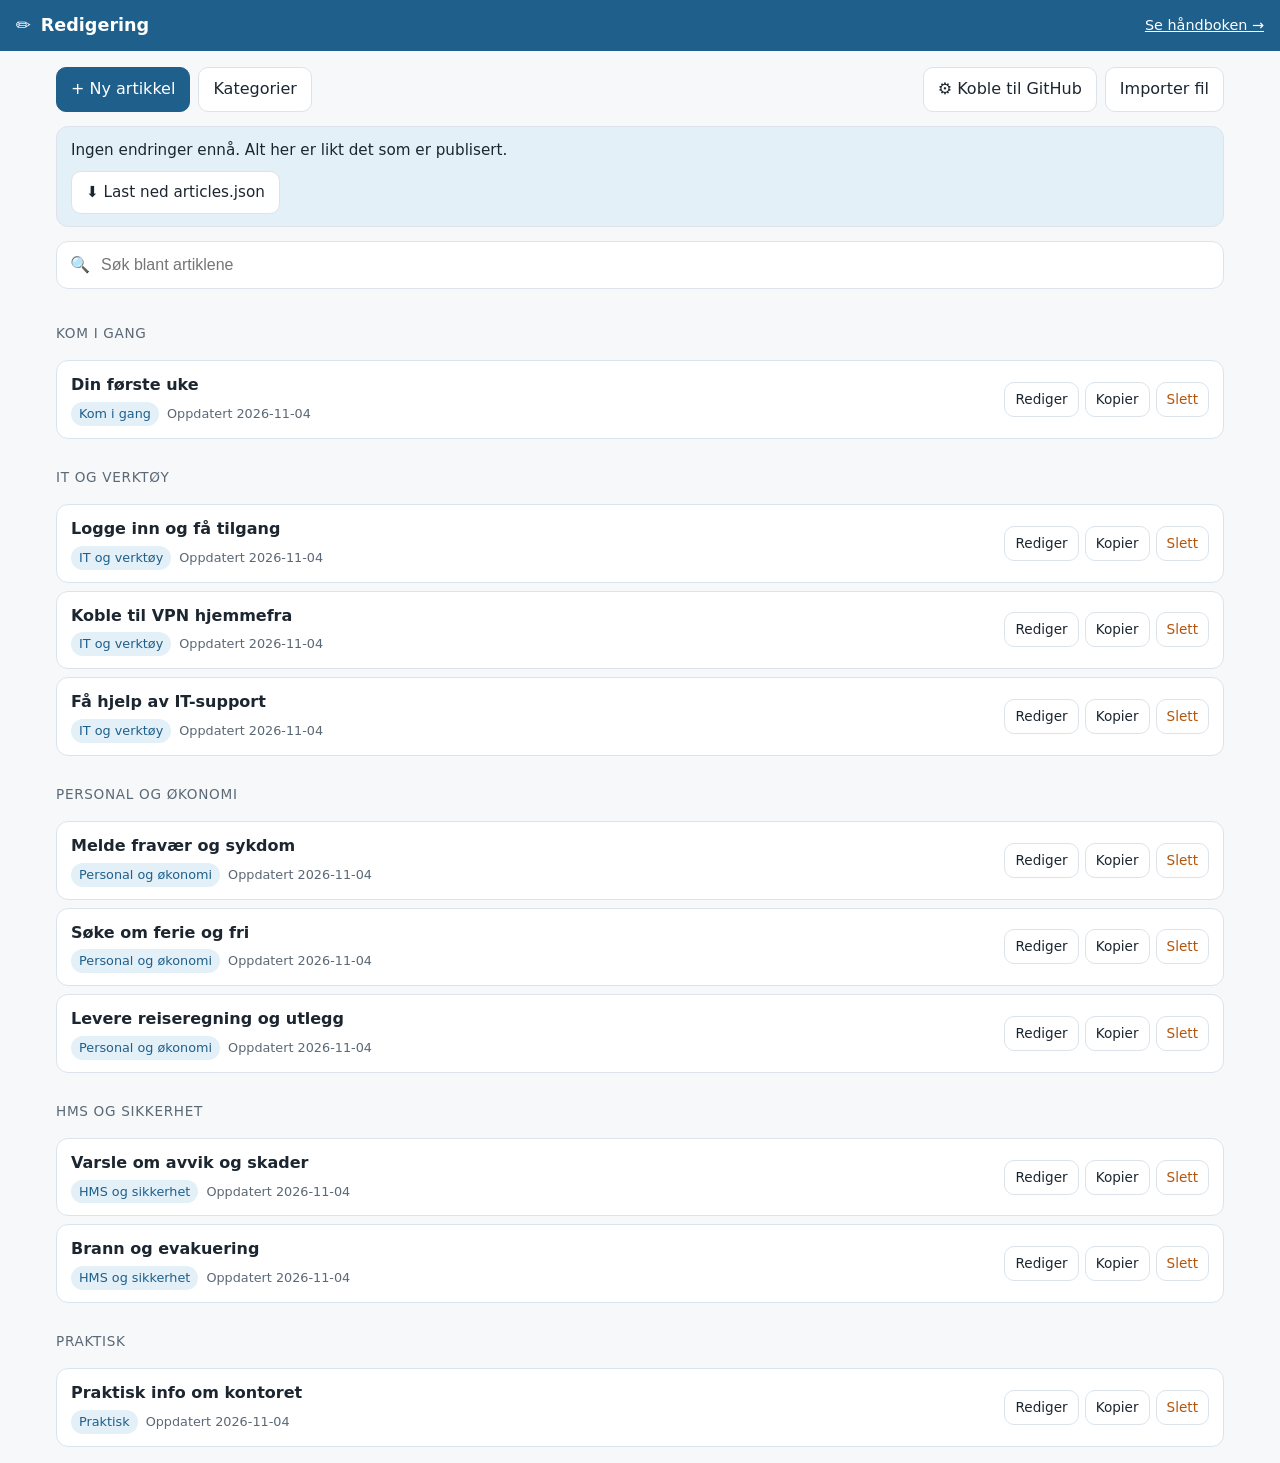
==== editor.html @ 51c4134b "Add files via upload" ====
<!doctype html>
<html lang="nb">
<head>
  <meta charset="utf-8">
  <meta name="viewport" content="width=device-width, initial-scale=1, viewport-fit=cover">
  <title>Redigering – Arbeidshåndbok</title>
  <meta name="robots" content="noindex">
  <meta name="theme-color" content="#1f5f8b">
  <link rel="manifest" href="manifest.webmanifest">
  <link rel="icon" href="icons/icon-192.png">
  <link rel="stylesheet" href="style.css">
  <link rel="stylesheet" href="editor.css">
</head>
<body class="editor">
  <header class="topbar">
    <a class="brand" href="editor.html" aria-label="Til redigeringsoversikten">
      <span class="logo" aria-hidden="true">✏️</span>
      <span>Redigering</span>
    </a>
    <a class="toplink" href="index.html">Se håndboken →</a>
  </header>

  <main id="ed" tabindex="-1"><p class="empty">Laster …</p></main>

  <div class="toast" id="toast" role="status" aria-live="polite" hidden></div>

  <script src="md.js"></script>
  <script src="editor.js"></script>
</body>
</html>
---- style.css ----
:root {
  --bg: #f6f8fa;
  --surface: #ffffff;
  --text: #1c2630;
  --muted: #5b6875;
  --border: #dde3ea;
  --accent: #1f5f8b;
  --accent-text: #ffffff;
  --accent-soft: #e4f0f8;
  --good: #2b7a4b;
  --warn: #b4540a;
  --radius: 12px;
  --maxw: 880px;
}
@media (prefers-color-scheme: dark) {
  :root {
    --bg: #12171c;
    --surface: #1b232b;
    --text: #e8edf2;
    --muted: #9aa8b6;
    --border: #2d3843;
    --accent: #6db3e0;
    --accent-text: #0d1a24;
    --accent-soft: #1f3345;
    --good: #66c28a;
    --warn: #f0a15c;
  }
}
* { box-sizing: border-box; }
html { -webkit-text-size-adjust: 100%; }
body {
  margin: 0;
  font: 16px/1.55 system-ui, -apple-system, "Segoe UI", Roboto, sans-serif;
  background: var(--bg);
  color: var(--text);
  min-height: 100vh;
  display: flex;
  flex-direction: column;
  padding-left: env(safe-area-inset-left);
  padding-right: env(safe-area-inset-right);
}
a { color: var(--accent); }
button { font: inherit; color: inherit; cursor: pointer; }
:focus-visible { outline: 3px solid var(--accent); outline-offset: 2px; border-radius: 6px; }

.topbar {
  position: sticky; top: 0; z-index: 10;
  display: flex; align-items: center; justify-content: space-between; gap: 12px;
  padding: 12px 16px;
  padding-top: calc(12px + env(safe-area-inset-top));
  background: var(--accent);
  color: var(--accent-text);
}
.brand { display: flex; align-items: center; gap: 10px; color: inherit; text-decoration: none; font-weight: 700; font-size: 1.1rem; }
.status { font-size: .8rem; padding: 4px 10px; border-radius: 999px; background: rgba(255,255,255,.18); white-space: nowrap; }
.status[data-state="offline"] { background: rgba(0,0,0,.25); }

main { width: 100%; max-width: var(--maxw); margin: 0 auto; padding: 16px; flex: 1; }
main:focus { outline: none; }

.search { position: relative; margin-bottom: 14px; }
.search input {
  width: 100%; padding: 14px 16px 14px 44px; font-size: 1rem;
  border: 1px solid var(--border); border-radius: var(--radius);
  background: var(--surface); color: var(--text);
}
.search::before { content: "🔍"; position: absolute; left: 14px; top: 50%; transform: translateY(-50%); }

.chips { display: flex; gap: 8px; overflow-x: auto; padding-bottom: 6px; margin-bottom: 14px; scrollbar-width: thin; }
.chip {
  flex: 0 0 auto; padding: 8px 14px; border-radius: 999px;
  border: 1px solid var(--border); background: var(--surface); font-size: .9rem;
}
.chip[aria-pressed="true"] { background: var(--accent); color: var(--accent-text); border-color: var(--accent); }

h1 { font-size: 1.5rem; line-height: 1.25; margin: 8px 0 12px; }
h2 { font-size: 1.15rem; margin: 22px 0 8px; }
h3 { font-size: 1rem; margin: 18px 0 6px; }
.section-title { font-size: .85rem; text-transform: uppercase; letter-spacing: .05em; color: var(--muted); margin: 22px 0 8px; }

.cards { display: grid; gap: 10px; grid-template-columns: 1fr; }
@media (min-width: 640px) { .cards { grid-template-columns: 1fr 1fr; } }
.card {
  display: block; text-decoration: none; color: inherit;
  background: var(--surface); border: 1px solid var(--border); border-radius: var(--radius);
  padding: 14px 16px;
}
.card:hover { border-color: var(--accent); }
.card h3 { margin: 0 0 4px; font-size: 1.05rem; }
.card p { margin: 0; color: var(--muted); font-size: .92rem; }
.meta { display: flex; flex-wrap: wrap; gap: 8px; align-items: center; font-size: .8rem; color: var(--muted); margin-top: 8px; }
.tag { background: var(--accent-soft); color: var(--accent); padding: 2px 8px; border-radius: 999px; }
.badge-new { background: var(--good); color: #fff; padding: 2px 8px; border-radius: 999px; font-size: .75rem; }
.star { color: #d9a400; }

.article { background: var(--surface); border: 1px solid var(--border); border-radius: var(--radius); padding: 18px 18px 22px; }
.article-actions { display: flex; gap: 8px; flex-wrap: wrap; margin: 10px 0 4px; }
.btn { padding: 9px 14px; border-radius: 10px; border: 1px solid var(--border); background: var(--surface); }
.btn.primary { background: var(--accent); color: var(--accent-text); border-color: var(--accent); }
.back { display: inline-block; margin-bottom: 8px; text-decoration: none; }

.article ol, .article ul { padding-left: 1.4rem; }
.article li { margin: 4px 0; }
.article blockquote {
  margin: 12px 0; padding: 10px 14px; border-left: 4px solid var(--accent);
  background: var(--accent-soft); border-radius: 0 8px 8px 0;
}
.article blockquote.warn { border-left-color: var(--warn); }
.article code { background: var(--accent-soft); padding: 1px 6px; border-radius: 4px; font-size: .92em; }
.article table { border-collapse: collapse; width: 100%; margin: 12px 0; font-size: .95rem; display: block; overflow-x: auto; }
.article th, .article td { border: 1px solid var(--border); padding: 6px 10px; text-align: left; }
.article th { background: var(--accent-soft); }

.empty { text-align: center; color: var(--muted); padding: 36px 12px; }

.footer {
  display: flex; flex-wrap: wrap; gap: 8px 16px; align-items: center; justify-content: center;
  padding: 14px 16px calc(14px + env(safe-area-inset-bottom));
  font-size: .8rem; color: var(--muted); border-top: 1px solid var(--border);
}
.link { background: none; border: none; color: var(--accent); text-decoration: underline; padding: 0; font-size: .8rem; }

.toast {
  position: fixed; left: 50%; bottom: calc(24px + env(safe-area-inset-bottom)); transform: translateX(-50%);
  background: var(--text); color: var(--bg); padding: 10px 16px; border-radius: 10px; font-size: .9rem;
  max-width: calc(100% - 32px); z-index: 20; box-shadow: 0 4px 16px rgba(0,0,0,.25);
}
.toast[hidden] { display: none; }

@media print {
  .topbar, .footer, .article-actions, .back, .toast { display: none !important; }
  body { background: #fff; color: #000; }
  .article { border: none; padding: 0; }
}
---- editor.css ----
body.editor main { max-width: 1200px; }
.toplink { color: inherit; font-size: .9rem; }

.ed-bar { display: flex; flex-wrap: wrap; gap: 8px; align-items: center; margin-bottom: 14px; }
.ed-bar .grow { flex: 1; }
.btn:disabled { opacity: .45; cursor: not-allowed; }
.btn.danger { color: var(--warn); }
.btn.small { padding: 6px 10px; font-size: .85rem; }

.ed-status {
  background: var(--accent-soft); border: 1px solid var(--border); border-radius: var(--radius);
  padding: 12px 14px; margin-bottom: 14px; font-size: .95rem;
}
.ed-status.dirty { border-color: var(--warn); }
.ed-status p { margin: 0 0 6px; }
.ed-status p:last-child { margin: 0; }

.hint { color: var(--muted); font-size: .85rem; margin: 6px 0 0; }

.rows { list-style: none; margin: 0; padding: 0; display: grid; gap: 8px; }
.row {
  display: flex; flex-wrap: wrap; gap: 8px 12px; align-items: center; justify-content: space-between;
  background: var(--surface); border: 1px solid var(--border); border-radius: var(--radius); padding: 12px 14px;
}
.row-main { min-width: 0; flex: 1 1 260px; }
.row-main .meta { margin-top: 4px; }
.row-actions { display: flex; gap: 6px; flex-wrap: wrap; }
.group-title { margin: 20px 0 8px; font-size: .85rem; text-transform: uppercase; letter-spacing: .05em; color: var(--muted); }

.ed-grid { display: grid; gap: 20px; }
@media (min-width: 1000px) { .ed-grid { grid-template-columns: minmax(0, 1fr) minmax(0, 1fr); align-items: start; } }

.ed-form label, .ed-form .field, .ed-form fieldset { display: block; margin: 0 0 14px; }
.ed-form label, .ed-form .lbl, .ed-form legend { font-weight: 600; font-size: .92rem; }
.ed-form small { font-weight: 400; color: var(--muted); }
.ed-form input[type="text"], .ed-form input[type="password"], .ed-form select, .ed-form textarea, .ed-inline input[type="text"] {
  width: 100%; margin-top: 4px; padding: 11px 12px; font: inherit;
  border: 1px solid var(--border); border-radius: 10px; background: var(--surface); color: var(--text);
}
.ed-form textarea { font-family: ui-monospace, SFMono-Regular, Menlo, Consolas, monospace; font-size: .92rem; line-height: 1.5; min-height: 340px; resize: vertical; }
.ed-form fieldset { border: 1px solid var(--border); border-radius: 10px; padding: 8px 12px; max-height: 190px; overflow: auto; }
.ed-form fieldset label { display: flex; gap: 8px; align-items: center; font-weight: 400; margin: 6px 0; }

.tb { display: flex; flex-wrap: wrap; gap: 6px; margin: 6px 0; }
.tb button, .tb select {
  padding: 6px 10px; border-radius: 8px; border: 1px solid var(--border); background: var(--surface);
  font: inherit; font-size: .85rem; color: var(--text);
}
.tb select { margin: 0; width: auto; max-width: 220px; }

.ed-inline { display: flex; gap: 8px; margin-top: 14px; flex-wrap: wrap; }
.ed-inline input[type="text"] { flex: 1 1 200px; margin: 0; }

.preview-wrap .article { min-height: 120px; }

.ed-help { margin: 0 0 16px; padding: 10px 14px; border: 1px solid var(--border); border-radius: var(--radius); background: var(--surface); }
.ed-help summary { cursor: pointer; font-weight: 600; }
.ed-help ol { margin: 10px 0 4px; padding-left: 1.3rem; }
.ed-help li { margin: 6px 0; }
.ed-help label { margin-top: 10px; }
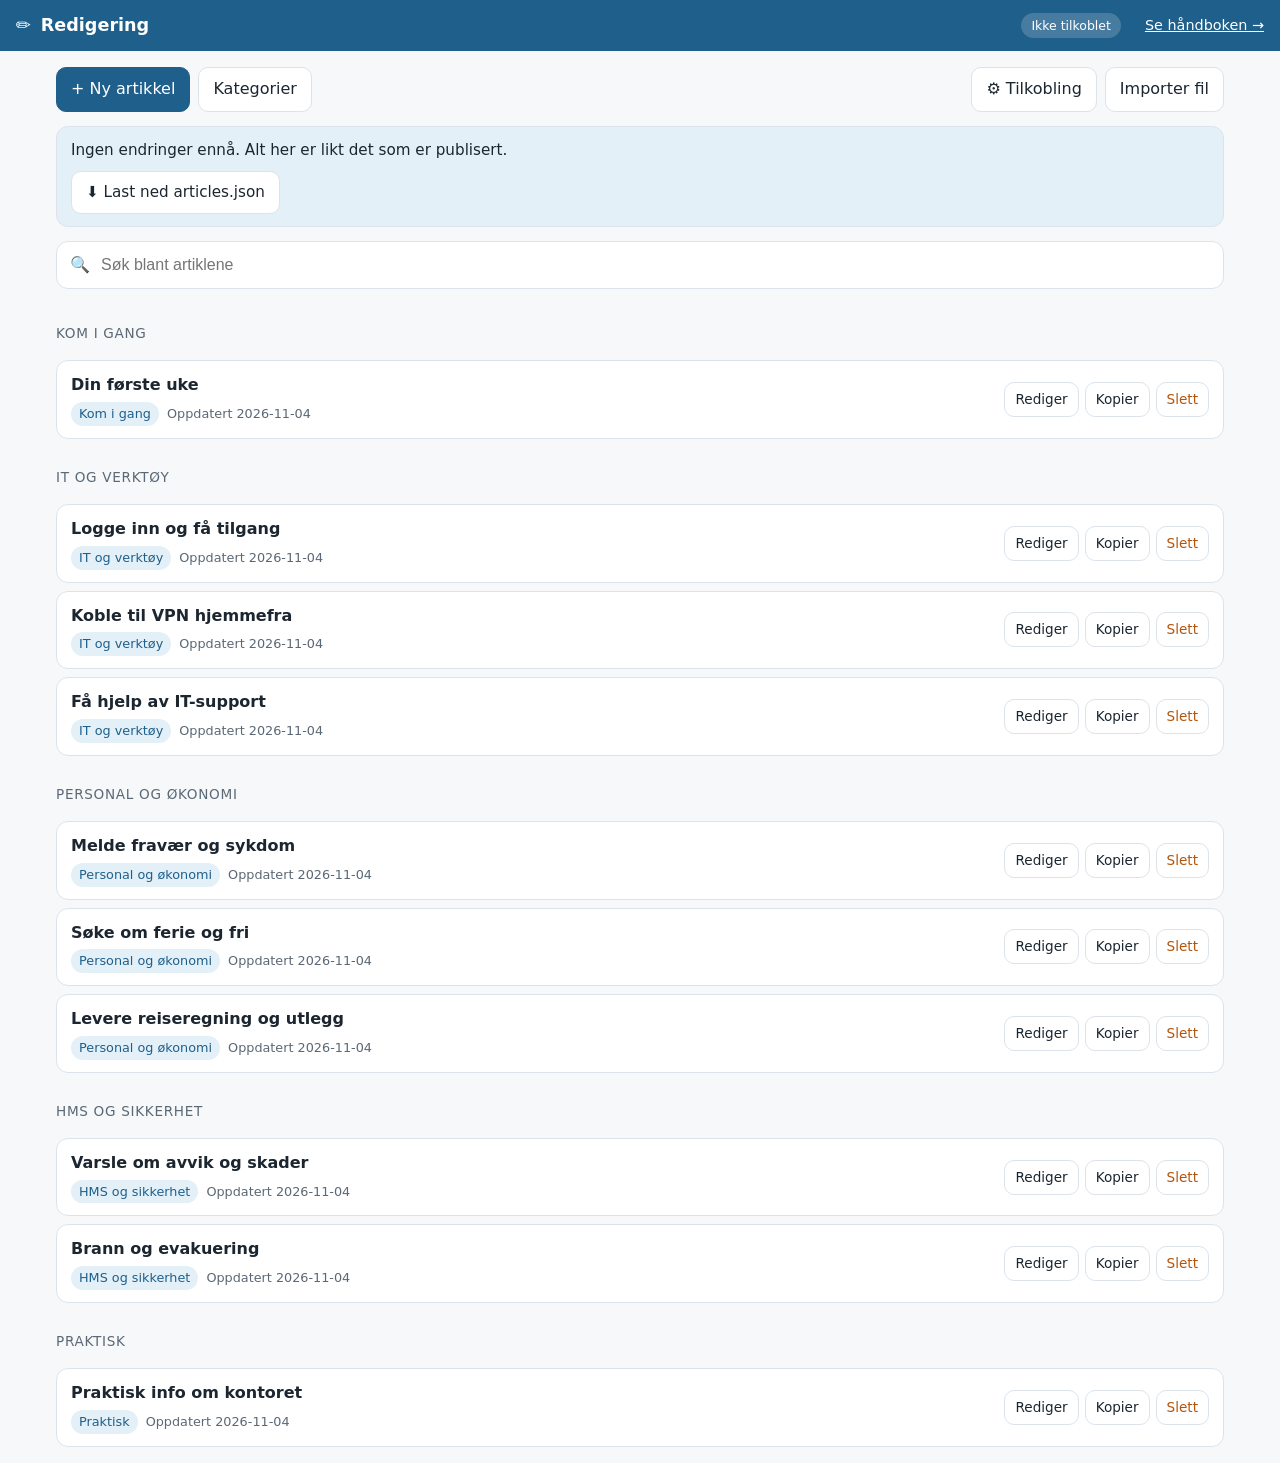
==== commit b21e9edb: "Add files via upload" ====
--- a/editor.html
+++ b/editor.html
@@ -17,6 +17,7 @@
       <span class="logo" aria-hidden="true">✏️</span>
       <span>Redigering</span>
     </a>
+    <span class="rolechip" id="role" data-role="lokal"></span>
     <a class="toplink" href="index.html">Se håndboken →</a>
   </header>
 
@@ -26,5 +27,6 @@
 
   <script src="md.js"></script>
   <script src="editor.js"></script>
+  <script src="godkjenning.js"></script>
 </body>
 </html>
--- a/style.css
+++ b/style.css
@@ -132,3 +132,8 @@
   body { background: #fff; color: #000; }
   .article { border: none; padding: 0; }
 }
+
+/* Bilder i artikler */
+.article figure { margin: 16px 0; }
+.article img { display: block; max-width: 100%; height: auto; border-radius: 8px; border: 1px solid var(--border); background: var(--accent-soft); }
+.article figcaption { font-size: .85rem; color: var(--muted); margin-top: 6px; }
--- a/editor.css
+++ b/editor.css
@@ -33,12 +33,12 @@
 .ed-form label, .ed-form .field, .ed-form fieldset { display: block; margin: 0 0 14px; }
 .ed-form label, .ed-form .lbl, .ed-form legend { font-weight: 600; font-size: .92rem; }
 .ed-form small { font-weight: 400; color: var(--muted); }
-.ed-form input[type="text"], .ed-form input[type="password"], .ed-form select, .ed-form textarea, .ed-inline input[type="text"] {
+.ed-form input[type="text"], .ed-form input[type="password"], .ed-form input[type="search"], .ed-form select, .ed-form textarea, .ed-inline input[type="text"] {
   width: 100%; margin-top: 4px; padding: 11px 12px; font: inherit;
   border: 1px solid var(--border); border-radius: 10px; background: var(--surface); color: var(--text);
 }
 .ed-form textarea { font-family: ui-monospace, SFMono-Regular, Menlo, Consolas, monospace; font-size: .92rem; line-height: 1.5; min-height: 340px; resize: vertical; }
-.ed-form fieldset { border: 1px solid var(--border); border-radius: 10px; padding: 8px 12px; max-height: 190px; overflow: auto; }
+.ed-form fieldset { border: 1px solid var(--border); border-radius: 10px; padding: 8px 12px 10px; }
 .ed-form fieldset label { display: flex; gap: 8px; align-items: center; font-weight: 400; margin: 6px 0; }
 
 .tb { display: flex; flex-wrap: wrap; gap: 6px; margin: 6px 0; }
@@ -58,3 +58,30 @@
 .ed-help ol { margin: 10px 0 4px; padding-left: 1.3rem; }
 .ed-help li { margin: 6px 0; }
 .ed-help label { margin-top: 10px; }
+
+.ed-form fieldset label[hidden], .rel-list p[hidden] { display: none; }
+.rel-tools { display: flex; gap: 12px; align-items: center; flex-wrap: wrap; margin: 4px 0 6px; }
+.rel-tools input[type="search"] { flex: 1 1 200px; margin: 0; }
+.ed-form .rel-only { margin: 0; white-space: nowrap; }
+.rel-list { max-height: 210px; overflow: auto; border-top: 1px solid var(--border); margin-top: 6px; }
+.rel-list label span small { color: var(--muted); margin-left: 6px; }
+
+/* Roller og godkjenning */
+.rolechip { font-size: .78rem; padding: 3px 10px; border-radius: 999px; background: rgba(255,255,255,.18); margin-left: auto; margin-right: 12px; white-space: nowrap; }
+.rolechip[data-role="admin"] { background: #fff; color: #1f5f8b; font-weight: 600; }
+.badge-wait { background: var(--warn); color: #fff; padding: 2px 8px; border-radius: 999px; font-size: .75rem; }
+.st { padding: 2px 8px; border-radius: 999px; font-size: .75rem; background: var(--accent-soft); color: var(--accent); }
+.st-venter { background: var(--warn); color: #fff; }
+.st-godkjent { background: var(--good); color: #fff; }
+.st-avvist { background: #b3261e; color: #fff; }
+.warnbox { border: 1px solid var(--warn); border-left-width: 4px; border-radius: 8px; padding: 10px 14px; margin: 10px 0 14px; background: var(--surface); font-size: .92rem; }
+.warnbox ul { margin: 6px 0 0; padding-left: 1.2rem; }
+.ed-tabs { display: flex; gap: 6px; margin: 8px 0 12px; flex-wrap: wrap; }
+.ed-tabs button { padding: 7px 14px; border-radius: 999px; border: 1px solid var(--border); background: var(--surface); }
+.ed-tabs button[aria-pressed="true"] { background: var(--accent); color: var(--accent-text); border-color: var(--accent); }
+.diff { font-family: ui-monospace, SFMono-Regular, Menlo, Consolas, monospace; font-size: .85rem; border: 1px solid var(--border); border-radius: 8px; overflow: auto; }
+.diff .d { display: flex; gap: 8px; padding: 1px 10px; white-space: pre-wrap; word-break: break-word; }
+.diff .d span { flex: 0 0 1ch; color: var(--muted); }
+.diff .d.add { background: rgba(43,122,75,.18); }
+.diff .d.del { background: rgba(179,38,30,.18); text-decoration: line-through; text-decoration-color: rgba(179,38,30,.5); }
+.article h2 { margin-top: 0; }
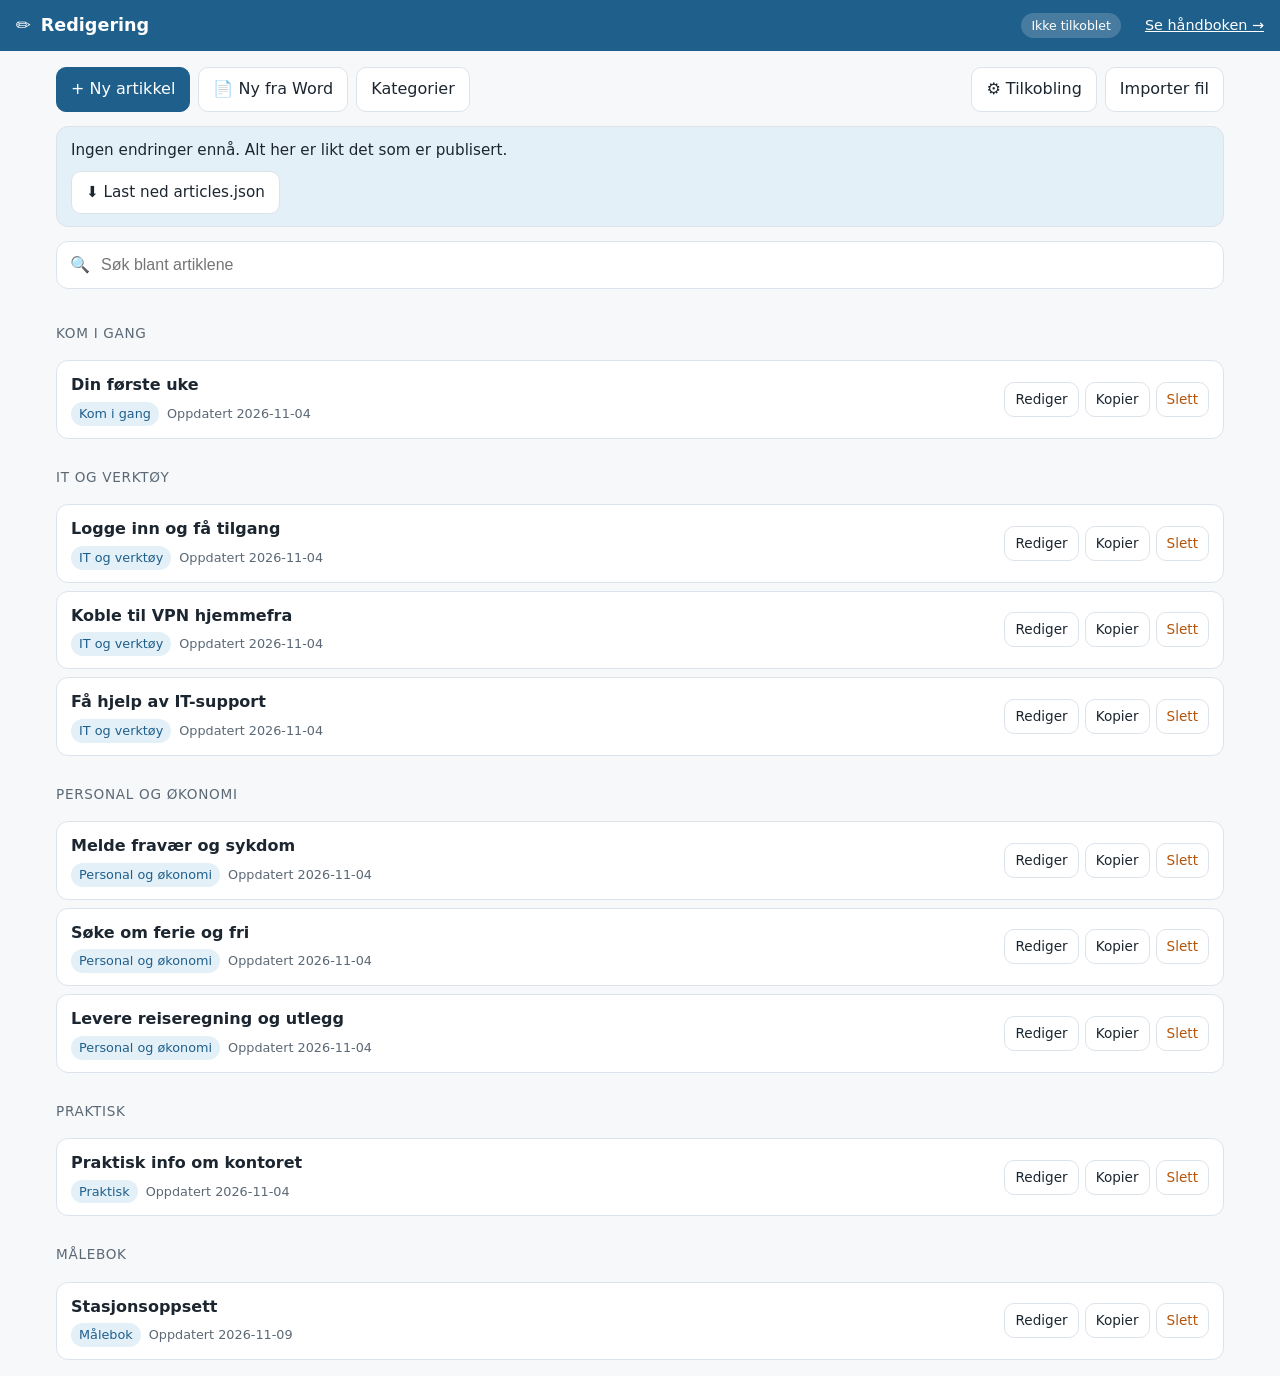
==== commit 7b150543: "Add files via upload" ====
--- a/editor.html
+++ b/editor.html
@@ -26,6 +26,8 @@
   <div class="toast" id="toast" role="status" aria-live="polite" hidden></div>
 
   <script src="md.js"></script>
+  <script src="wordimport.js"></script>
+  <script src="autolenker.js"></script>
   <script src="editor.js"></script>
   <script src="godkjenning.js"></script>
 </body>
--- a/editor.css
+++ b/editor.css
@@ -85,3 +85,13 @@
 .diff .d.add { background: rgba(43,122,75,.18); }
 .diff .d.del { background: rgba(179,38,30,.18); text-decoration: line-through; text-decoration-color: rgba(179,38,30,.5); }
 .article h2 { margin-top: 0; }
+
+/* Automatiske lenker og ✕-knapp */
+.unlink {
+  display: inline-flex; align-items: center; justify-content: center; vertical-align: middle;
+  width: 18px; height: 18px; margin-left: 3px; padding: 0; border-radius: 50%;
+  border: 1px solid var(--border); background: var(--surface); color: var(--muted);
+  font-size: 10px; line-height: 1; cursor: pointer;
+}
+.unlink:hover, .unlink:focus-visible { background: var(--warn); border-color: var(--warn); color: #fff; }
+.article a.auto-link { background: rgba(255, 213, 79, .35); border-radius: 3px; }
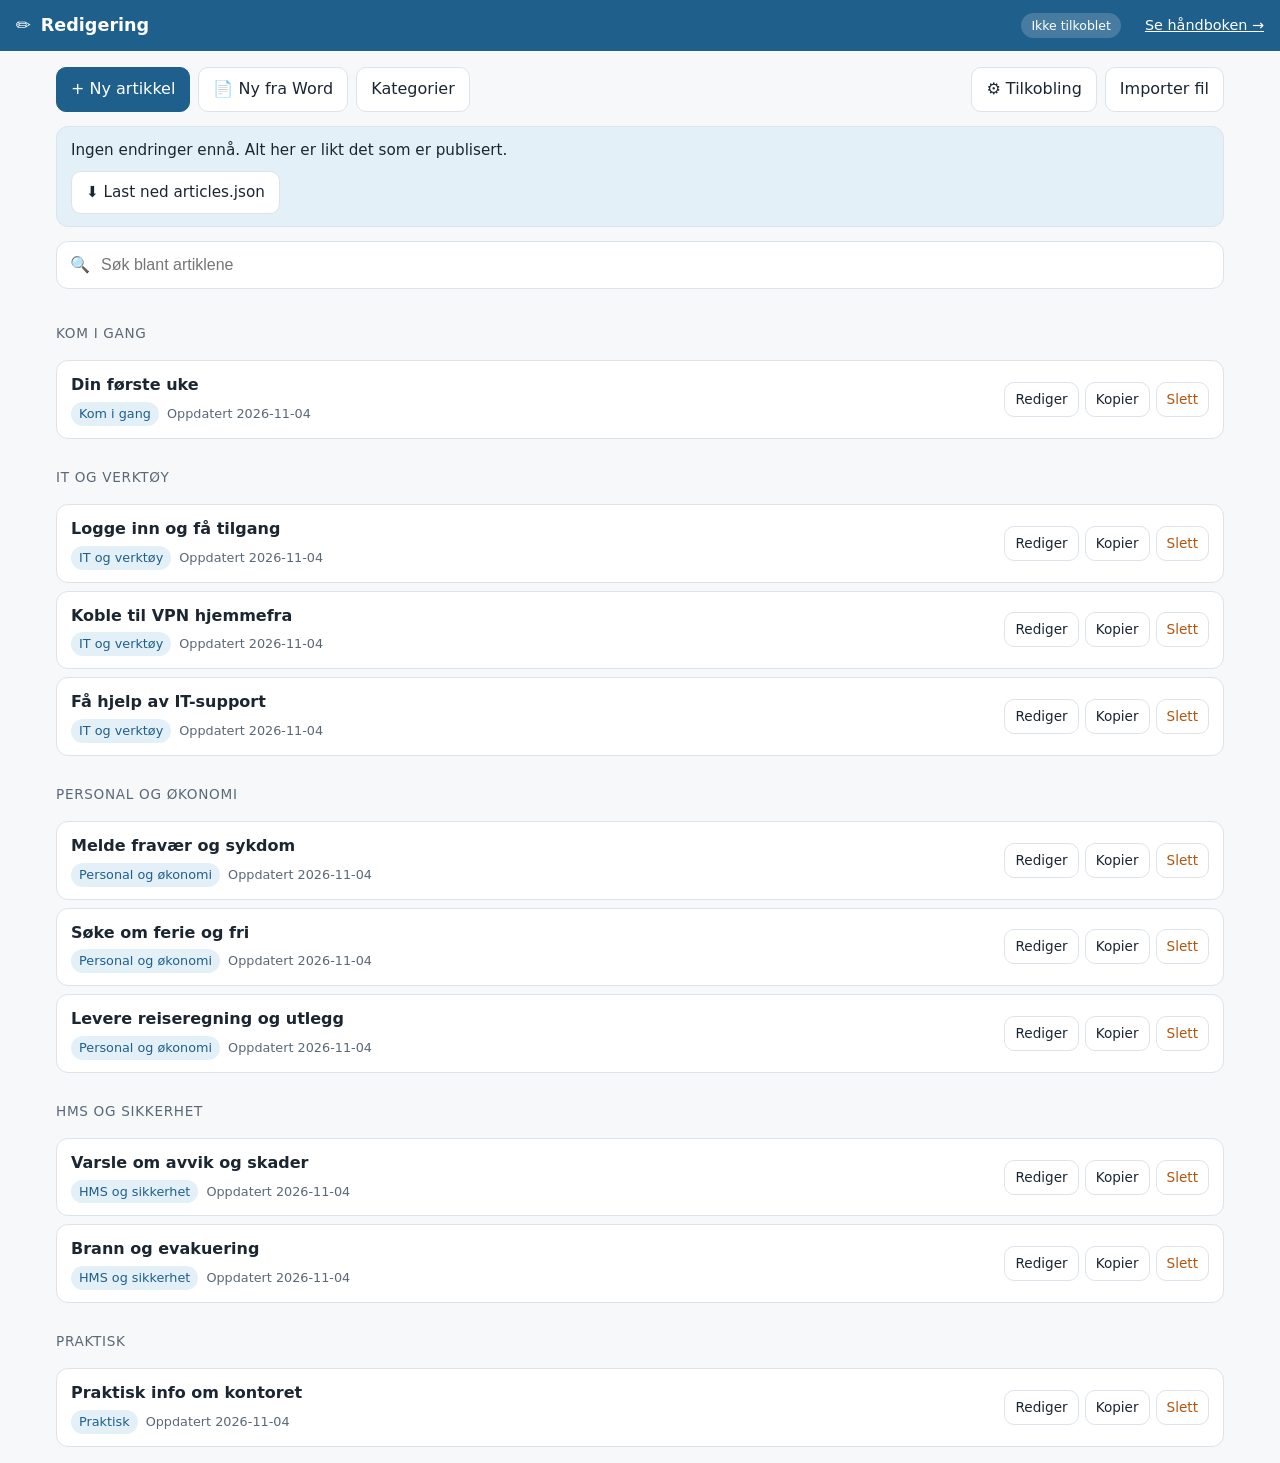
==== commit 36a39350: "Add files via upload" ====
--- a/editor.html
+++ b/editor.html
@@ -26,6 +26,7 @@
   <div class="toast" id="toast" role="status" aria-live="polite" hidden></div>
 
   <script src="md.js"></script>
+  <script src="imagemap.js"></script>
   <script src="wordimport.js"></script>
   <script src="autolenker.js"></script>
   <script src="editor.js"></script>
--- a/style.css
+++ b/style.css
@@ -137,3 +137,10 @@
 .article figure { margin: 16px 0; }
 .article img { display: block; max-width: 100%; height: auto; border-radius: 8px; border: 1px solid var(--border); background: var(--accent-soft); }
 .article figcaption { font-size: .85rem; color: var(--muted); margin-top: 6px; }
+
+/* Klikkbare områder i bilder */
+.imgmap { position: relative; display: block; line-height: 0; }
+.imgmap img { display: block; }
+.imgmap a.hot { position: absolute; display: block; border-radius: 6px; border: 2px solid transparent; transition: background .15s, border-color .15s; }
+.imgmap a.hot:hover, .imgmap a.hot:focus-visible { background: rgba(31, 95, 139, .18); border-color: var(--accent); outline: none; }
+.hot-list { font-size: .9rem; margin: 8px 0 0; }
--- a/editor.css
+++ b/editor.css
@@ -95,3 +95,34 @@
 }
 .unlink:hover, .unlink:focus-visible { background: var(--warn); border-color: var(--warn); color: #fff; }
 .article a.auto-link { background: rgba(255, 213, 79, .35); border-radius: 3px; }
+
+/* Sammenligning med andre artikler */
+.analysis { border: 1px solid var(--border); border-radius: var(--radius); background: var(--surface); padding: 10px 14px; margin: 10px 0; }
+.analysis h3 { font-size: .95rem; margin: 12px 0 4px; }
+.an-head { display: flex; justify-content: space-between; align-items: center; gap: 8px; }
+.an-list { list-style: none; margin: 6px 0; padding: 0; display: grid; gap: 8px; }
+.an-list li { border-left: 3px solid var(--accent); padding: 2px 0 2px 10px; display: flex; gap: 10px; justify-content: space-between; align-items: center; flex-wrap: wrap; }
+.an-list li:not(.an-sugg) { display: block; border-left-color: var(--warn); }
+.an-list q { font-style: italic; }
+.an-other { color: var(--muted); font-size: .85rem; }
+.title-warn { display: block; margin-top: 4px; color: var(--warn); font-size: .85rem; font-weight: 400; }
+.ed-form input[aria-invalid="true"] { border-color: var(--warn); }
+
+/* Dialog for klikkbare områder */
+.map-dlg { width: min(760px, 96vw); max-height: 94vh; overflow: auto; border: 1px solid var(--border); border-radius: var(--radius); background: var(--bg, #fff); color: var(--text); padding: 16px 18px; }
+.map-dlg::backdrop { background: rgba(0,0,0,.5); }
+.map-dlg h2 { margin-top: 0; }
+.map-dlg label { display: block; font-weight: 600; margin: 8px 0; }
+.map-dlg select { font: inherit; padding: 8px 10px; border: 1px solid var(--border); border-radius: 8px; background: var(--surface); color: var(--text); max-width: 100%; }
+.map-canvas { position: relative; touch-action: none; user-select: none; cursor: crosshair; line-height: 0; margin: 10px 0; border: 1px solid var(--border); border-radius: 8px; overflow: hidden; }
+.map-canvas img { display: block; width: 100%; height: auto; pointer-events: none; }
+.map-rect { position: absolute; box-sizing: border-box; border: 2px solid var(--accent); background: rgba(31,95,139,.25); color: #fff; font: 700 14px/1 system-ui, sans-serif; display: flex; align-items: center; justify-content: center; pointer-events: none; text-shadow: 0 0 3px #000; }
+.map-rect.empty { border-color: var(--warn); background: rgba(200,100,0,.25); }
+.map-rect.band { border-style: dashed; }
+.map-areas { list-style: none; margin: 8px 0; padding: 0; display: grid; gap: 6px; }
+.map-areas li { display: flex; gap: 8px; align-items: center; }
+.map-areas select { flex: 1; min-width: 0; }
+.map-n { display: inline-flex; width: 24px; height: 24px; border-radius: 50%; background: var(--accent); color: #fff; align-items: center; justify-content: center; font-size: .8rem; flex: none; }
+.map-msg { color: var(--warn); font-weight: 600; }
+.map-btns { display: flex; gap: 8px; flex-wrap: wrap; align-items: center; margin-top: 10px; }
+.map-btns .grow { flex: 1; }
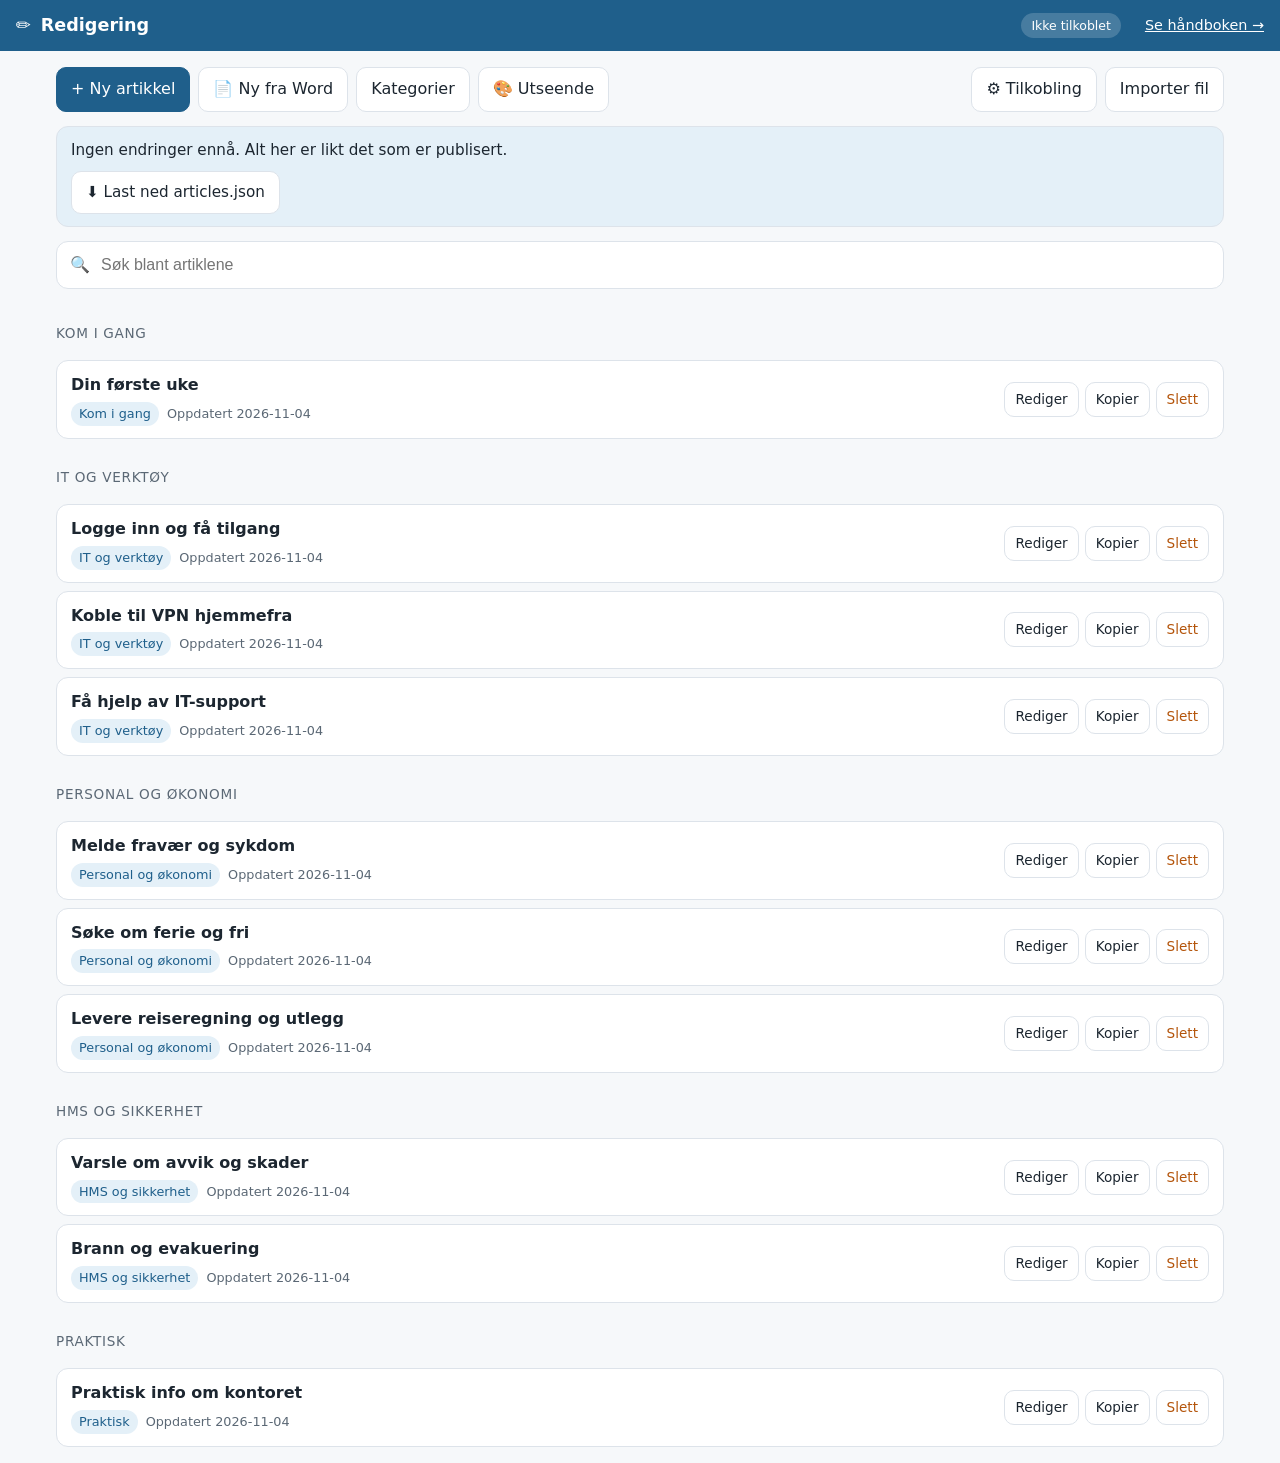
==== commit 9b03c56c: "Add files via upload" ====
--- a/editor.html
+++ b/editor.html
@@ -29,7 +29,9 @@
   <script src="imagemap.js"></script>
   <script src="wordimport.js"></script>
   <script src="autolenker.js"></script>
+  <script src="theme.js"></script>
   <script src="editor.js"></script>
+  <script src="utseende.js"></script>
   <script src="godkjenning.js"></script>
 </body>
 </html>
--- a/style.css
+++ b/style.css
@@ -144,3 +144,17 @@
 .imgmap a.hot { position: absolute; display: block; border-radius: 6px; border: 2px solid transparent; transition: background .15s, border-color .15s; }
 .imgmap a.hot:hover, .imgmap a.hot:focus-visible { background: rgba(31, 95, 139, .18); border-color: var(--accent); outline: none; }
 .hot-list { font-size: .9rem; margin: 8px 0 0; }
+
+/* Logo og temavelger */
+.topright { display: flex; align-items: center; gap: 8px; }
+.iconbtn { background: rgba(255,255,255,.18); border: 0; border-radius: 999px; width: 36px; height: 36px; color: inherit; font-size: 1.05rem; line-height: 1; }
+.iconbtn:hover { background: rgba(255,255,255,.3); }
+.logo-img { display: block; height: 28px; width: auto; max-width: 120px; object-fit: contain; }
+.tema-dlg { width: min(420px, 94vw); border: 1px solid var(--border); border-radius: var(--radius); background: var(--surface); color: var(--text); padding: 16px 18px; }
+.tema-dlg::backdrop { background: rgba(0,0,0,.5); }
+.tema-dlg h2 { margin-top: 0; }
+.tema-dlg fieldset { border: 1px solid var(--border); border-radius: 10px; margin: 0 0 12px; padding: 6px 12px 10px; }
+.tema-dlg label { display: flex; align-items: center; gap: 8px; margin: 8px 0; }
+.tema-dlg .sw { display: inline-flex; border-radius: 6px; overflow: hidden; border: 1px solid var(--border); }
+.tema-dlg .sw i { display: block; width: 16px; height: 18px; }
+.tema-btns { display: flex; justify-content: flex-end; }
--- a/editor.css
+++ b/editor.css
@@ -126,3 +126,31 @@
 .map-msg { color: var(--warn); font-weight: 600; }
 .map-btns { display: flex; gap: 8px; flex-wrap: wrap; align-items: center; margin-top: 10px; }
 .map-btns .grow { flex: 1; }
+
+/* Utseende */
+.th-form fieldset { margin-bottom: 16px; }
+.th-row { display: flex; gap: 12px; align-items: end; flex-wrap: wrap; }
+.th-row label { flex: 1 1 200px; }
+.ed-form label.inl { display: flex; gap: 8px; align-items: center; font-weight: 400; }
+.th-logo { display: flex; gap: 10px; align-items: center; flex-wrap: wrap; margin: 8px 0; }
+.th-logo-img { max-height: 48px; max-width: 200px; background: repeating-conic-gradient(#ccc 0 25%, #fff 0 50%) 0 0 / 14px 14px; border: 1px solid var(--border); border-radius: 6px; }
+.th-modes { display: grid; gap: 16px; }
+@media (min-width: 900px) { .th-modes { grid-template-columns: 1fr 1fr; align-items: start; } }
+.ed-form label.th-color { display: flex; gap: 10px; align-items: center; font-weight: 400; margin: 8px 0; }
+.th-color input[type="color"] { width: 44px; height: 36px; padding: 0; border: 1px solid var(--border); border-radius: 8px; background: none; cursor: pointer; flex: none; }
+.th-color span { display: grid; }
+.th-color small { color: var(--muted); }
+.th-ck { list-style: none; margin: 8px 0; padding: 0; font-size: .82rem; }
+.th-ck .ok { color: var(--good); }
+.th-ck .low { color: var(--warn); font-weight: 600; }
+.th-pv { margin-top: 8px; }
+.tm { background: var(--bg); color: var(--text); border: 1px solid var(--border); border-radius: var(--radius); overflow: hidden; font-size: 14px; }
+.tm-top { background: var(--accent); color: var(--accent-text); padding: 10px 12px; display: flex; gap: 8px; align-items: center; }
+.tm-top img { height: 24px; width: auto; max-width: 100px; object-fit: contain; }
+.tm-body { padding: 12px; }
+.tm-card { background: var(--surface); border: 1px solid var(--border); border-radius: var(--radius); padding: 10px 12px; }
+.tm-card p { margin: 6px 0 10px; }
+.tm-card a { color: var(--accent); }
+.tm-muted { color: var(--muted); }
+.tm-chip { background: var(--accent-soft); color: var(--accent); border-radius: 999px; padding: 2px 10px; font-size: 12px; }
+.tm-btn { background: var(--accent); color: var(--accent-text); border-radius: calc(var(--radius) * .8); padding: 4px 12px; display: inline-block; }
